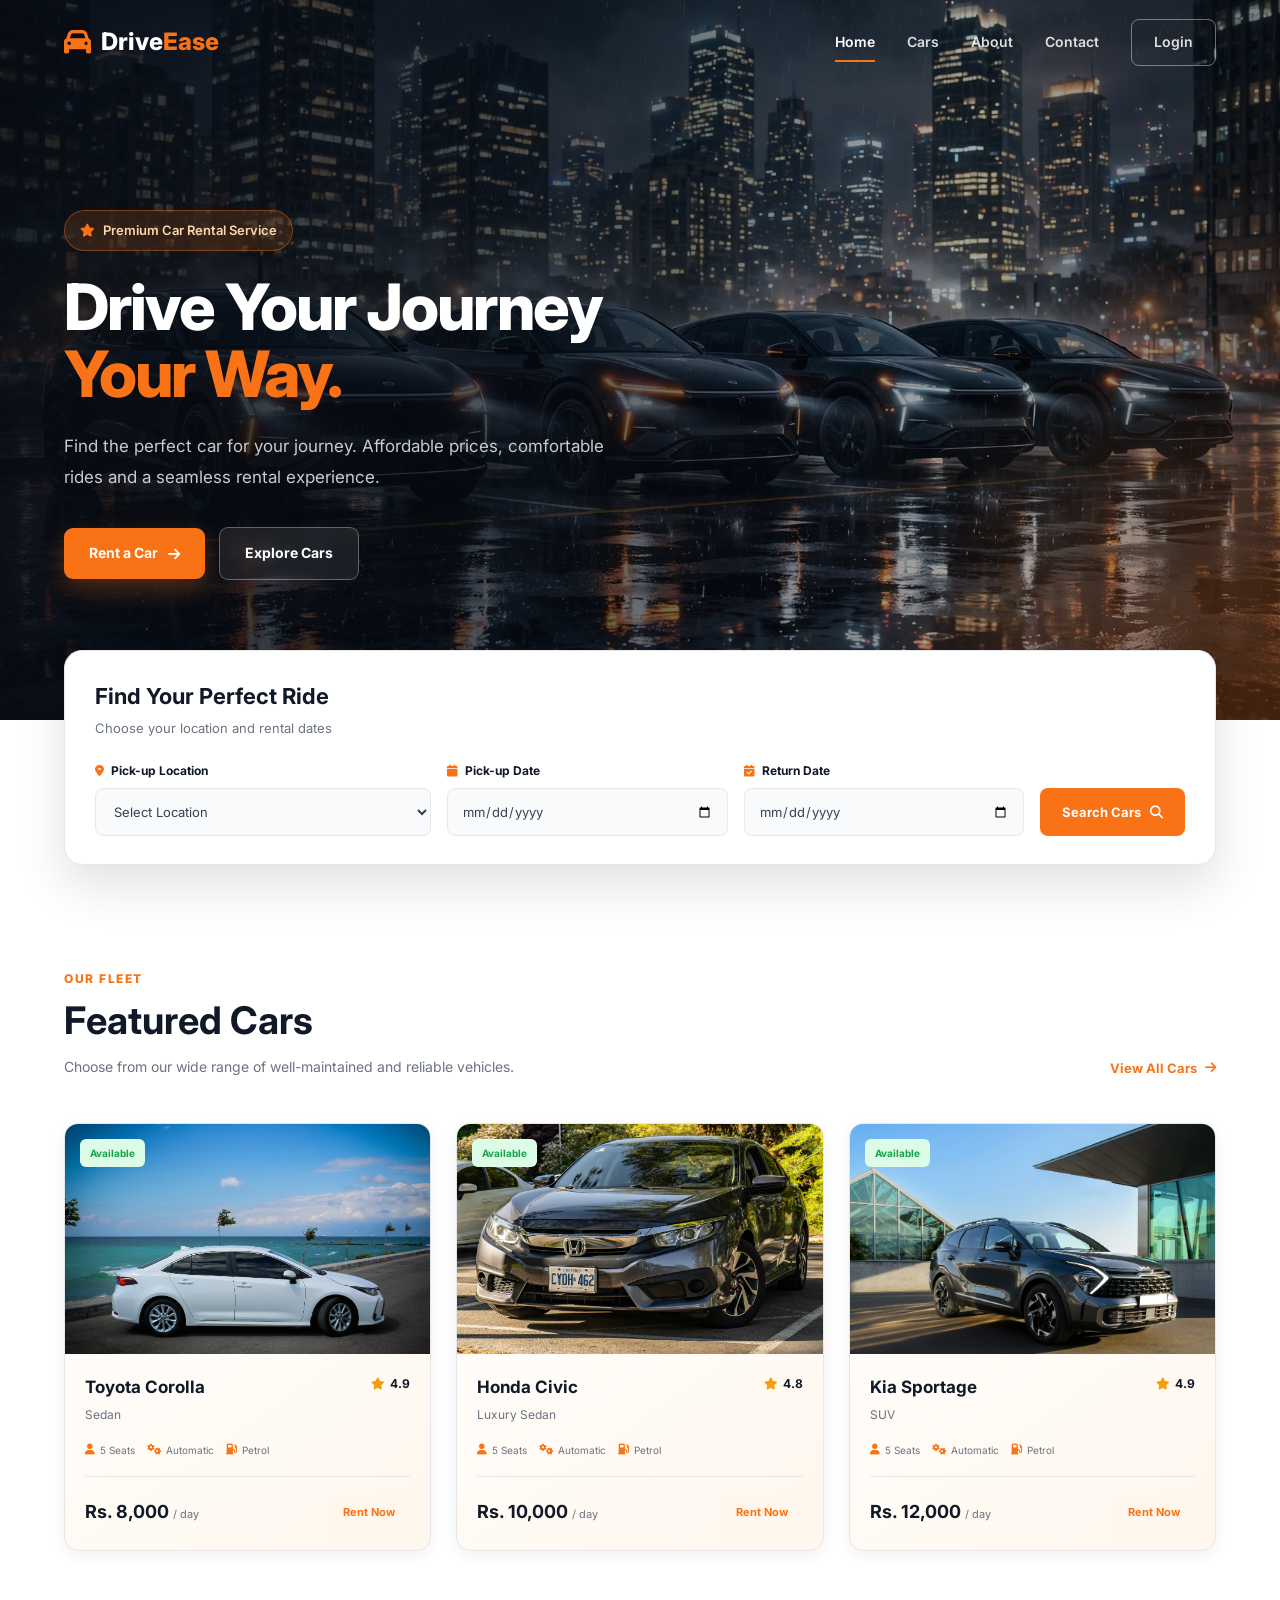
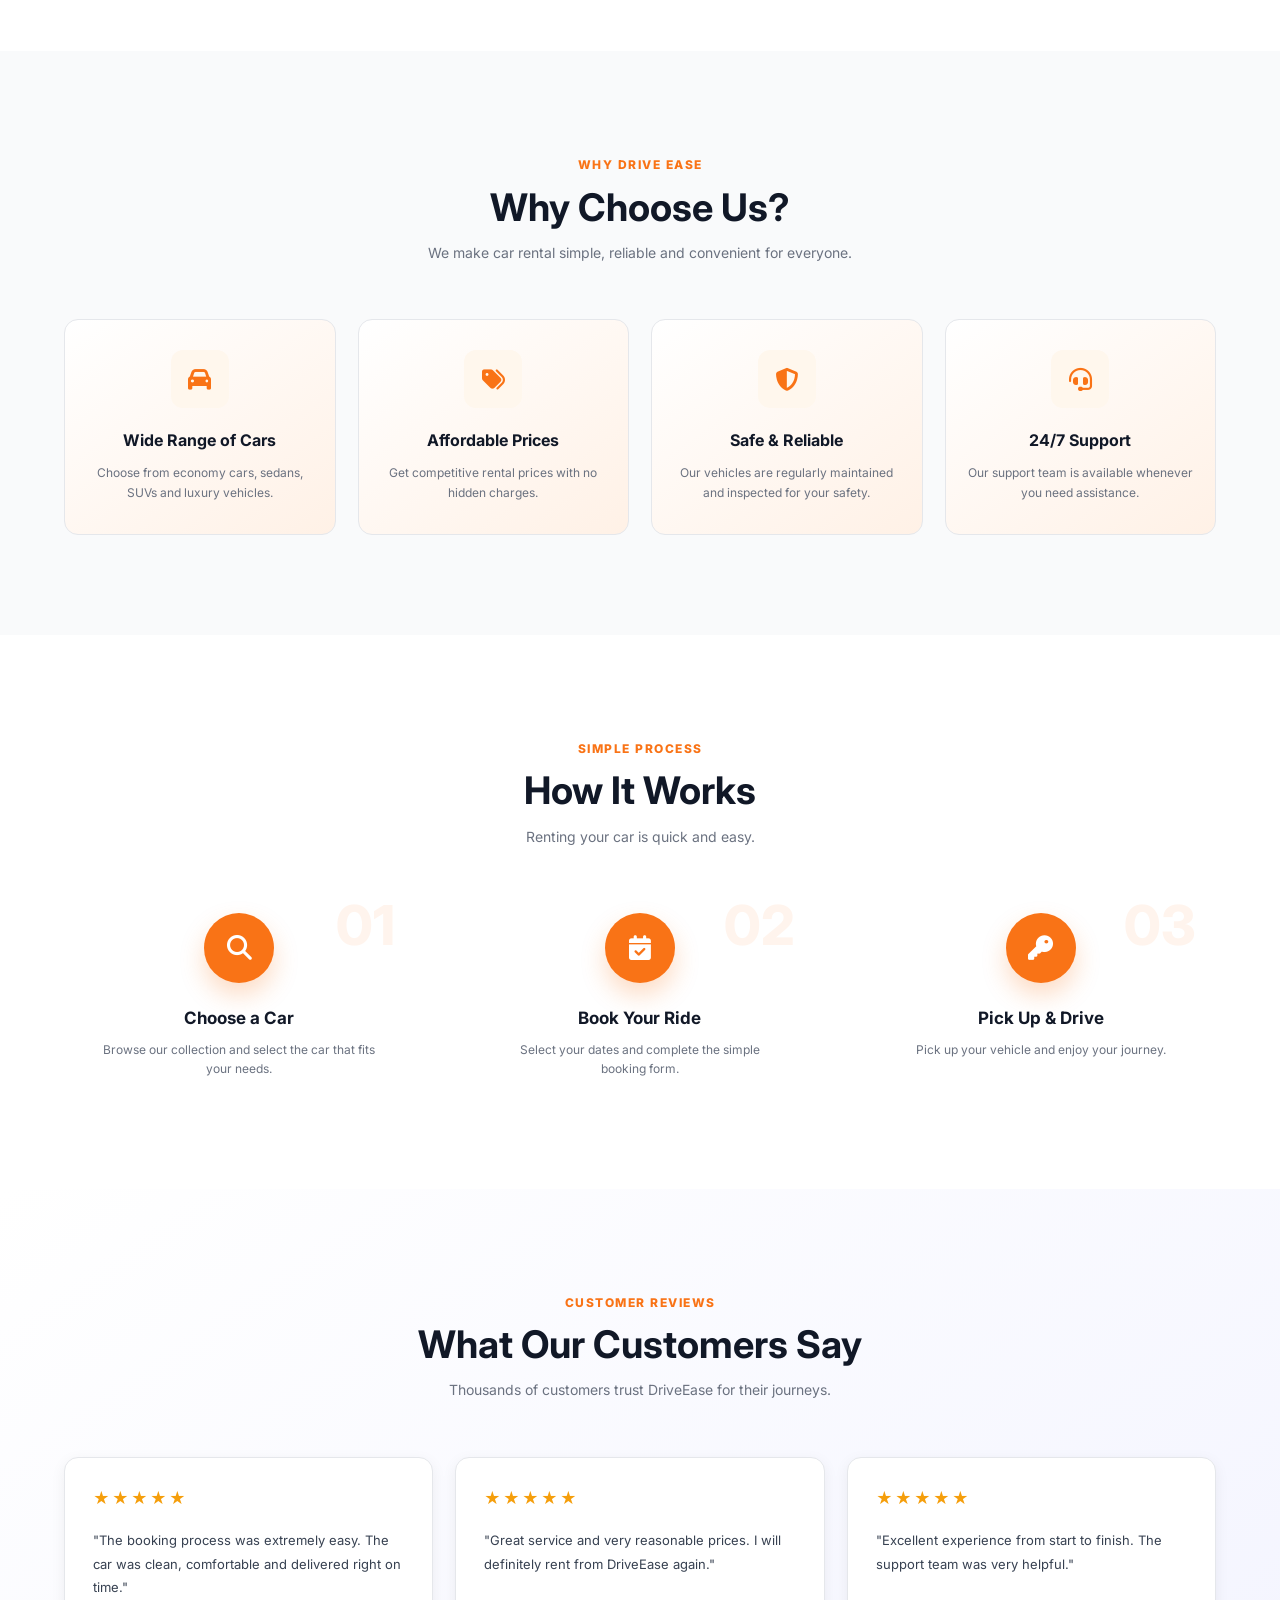
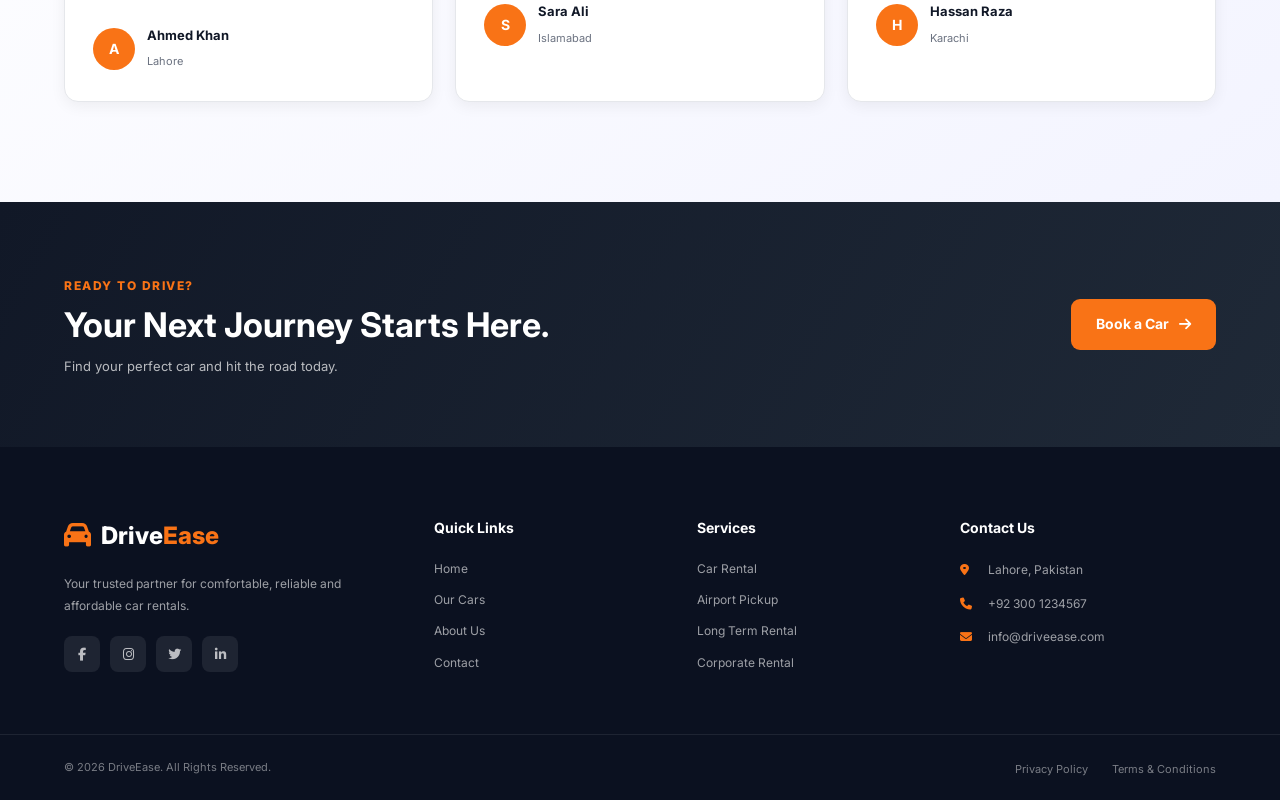
==== index.html @ 05c6b3fc "Initial CMS upload" ====
<!DOCTYPE html>
<html lang="en">
<head>
    <meta charset="UTF-8">
    <meta name="viewport" content="width=device-width, initial-scale=1.0">

    <title>DriveEase | Car Rental Management System</title>

    <!-- Google Font -->
    <link rel="preconnect" href="https://fonts.googleapis.com">
    <link rel="preconnect" href="https://fonts.gstatic.com" crossorigin>
    <link href="https://fonts.googleapis.com/css2?family=Inter:wght@400;500;600;700;800&display=swap" rel="stylesheet">

    <!-- Font Awesome -->
    <link rel="stylesheet"
          href="https://cdnjs.cloudflare.com/ajax/libs/font-awesome/6.5.2/css/all.min.css">

    <!-- CSS -->
    <link rel="stylesheet" href="css/style.css">
</head>

<body>

    <!-- ================= HEADER ================= -->
    <header class="header">

        <div class="container navbar">

            <a href="index.html" class="logo">
                <i class="fa-solid fa-car"></i>
                <span>Drive<span>Ease</span></span>
            </a>

            <nav class="nav-menu">
                <a href="index.html" class="active">Home</a>
                <a href="cars.html">Cars</a>
                <a href="about.html">About</a>
                <a href="contact.html">Contact</a>
                <a href="login.html" class="login-btn">Login</a>
            </nav>

            <button class="menu-btn">
                <i class="fa-solid fa-bars"></i>
            </button>

        </div>

    </header>


    <!-- ================= HERO / LANDING SECTION ================= -->
    <section class="hero">

        <!-- Background Image -->
        <div class="hero-background"></div>

        <!-- Dark Overlay -->
        <div class="hero-overlay"></div>


        <div class="container hero-content">

            <!-- Hero Text -->
            <div class="hero-text">

                <span class="hero-tag">
                    <i class="fa-solid fa-star"></i>
                    Premium Car Rental Service
                </span>

                <h1>
                    Drive Your Journey
                    <span>Your Way.</span>
                </h1>

                <p>
                    Find the perfect car for your journey.
                    Affordable prices, comfortable rides and
                    a seamless rental experience.
                </p>

                <div class="hero-buttons">

                    <a href="#booking" class="btn primary-btn">
                        Rent a Car
                        <i class="fa-solid fa-arrow-right"></i>
                    </a>

                    <a href="#featured-cars" class="btn secondary-btn">
                        Explore Cars
                    </a>

                </div>

            </div>


            <!-- Hero Right Side -->
            
        </div>

    </section>


    <!-- ================= BOOKING / SEARCH ================= -->
    <section class="booking-section" id="booking">
        

        <div class="container">

            <div class="booking-box">

                <div class="booking-title">
                    <h2>Find Your Perfect Ride</h2>
                    <p>Choose your location and rental dates</p>
                </div>

                <form class="booking-form">

                    <div class="form-group">

                        <label>
                            <i class="fa-solid fa-location-dot"></i>
                            Pick-up Location
                        </label>

                        <select>
                            <option>Select Location</option>
                            <option>Lahore</option>
                            <option>Islamabad</option>
                            <option>Karachi</option>
                            <option>Faisalabad</option>
                            <option>Multan</option>
                        </select>

                    </div>


                    <div class="form-group">

                        <label>
                            <i class="fa-solid fa-calendar"></i>
                            Pick-up Date
                        </label>

                        <input type="date">

                    </div>


                    <div class="form-group">

                        <label>
                            <i class="fa-solid fa-calendar-check"></i>
                            Return Date
                        </label>

                        <input type="date">

                    </div>


                    <button type="submit" class="search-btn">
                        Search Cars
                        <i class="fa-solid fa-magnifying-glass"></i>
                    </button>

                </form>

            </div>

        </div>

    </section>


    <!-- ================= FEATURED CARS ================= -->
    <section class="featured-section" id="featured-cars">
        

        <div class="container">

            <div class="section-heading">

                <div>
                    <span class="section-label">
                        OUR FLEET
                    </span>

                    <h2>Featured Cars</h2>

                    <p>
                        Choose from our wide range of well-maintained
                        and reliable vehicles.
                    </p>
                </div>

                <a href="cars.html" class="view-all">
                    View All Cars
                    <i class="fa-solid fa-arrow-right"></i>
                </a>

            </div>


            <div class="cars-grid">

                <!-- Car 1 -->
                <div class="car-card">

                    <div class="car-image">

                        <img src="img/toyota crolla.jpg"
                             alt="Toyota Corolla">

                        <span class="available">
                            Available
                        </span>

                    </div>


                    <div class="car-content">

                        <div class="car-title">

                            <div>
                                <h3>Toyota Corolla</h3>
                                <p>Sedan</p>
                            </div>

                            <div class="rating">
                                <i class="fa-solid fa-star"></i>
                                4.9
                            </div>

                        </div>


                        <div class="car-specs">

                            <span>
                                <i class="fa-solid fa-user"></i>
                                5 Seats
                            </span>

                            <span>
                                <i class="fa-solid fa-gears"></i>
                                Automatic
                            </span>

                            <span>
                                <i class="fa-solid fa-gas-pump"></i>
                                Petrol
                            </span>

                        </div>


                        <div class="car-bottom">

                            <div class="price">
                                <strong>Rs. 8,000</strong>
                                <span>/ day</span>
                            </div>

                            <a href="car-details.html" class="rent-btn">
                                Rent Now
                            </a>

                        </div>

                    </div>

                </div>


                <!-- Car 2 -->
                <div class="car-card">

                    <div class="car-image">

                        <img src="img/honda civic.jpg"
                             alt="Honda Civic">

                        <span class="available">
                            Available
                        </span>

                    </div>


                    <div class="car-content">

                        <div class="car-title">

                            <div>
                                <h3>Honda Civic</h3>
                                <p>Luxury Sedan</p>
                            </div>

                            <div class="rating">
                                <i class="fa-solid fa-star"></i>
                                4.8
                            </div>

                        </div>


                        <div class="car-specs">

                            <span>
                                <i class="fa-solid fa-user"></i>
                                5 Seats
                            </span>

                            <span>
                                <i class="fa-solid fa-gears"></i>
                                Automatic
                            </span>

                            <span>
                                <i class="fa-solid fa-gas-pump"></i>
                                Petrol
                            </span>

                        </div>


                        <div class="car-bottom">

                            <div class="price">
                                <strong>Rs. 10,000</strong>
                                <span>/ day</span>
                            </div>

                            <a href="car-details.html" class="rent-btn">
                                Rent Now
                            </a>

                        </div>

                    </div>

                </div>


                <!-- Car 3 -->
                <div class="car-card">

                    <div class="car-image">

                        <img src="img/kia sportage.jpg"
                             alt="Kia Sportage">

                        <span class="available">
                            Available
                        </span>

                    </div>


                    <div class="car-content">

                        <div class="car-title">

                            <div>
                                <h3>Kia Sportage</h3>
                                <p>SUV</p>
                            </div>

                            <div class="rating">
                                <i class="fa-solid fa-star"></i>
                                4.9
                            </div>

                        </div>


                        <div class="car-specs">

                            <span>
                                <i class="fa-solid fa-user"></i>
                                5 Seats
                            </span>

                            <span>
                                <i class="fa-solid fa-gears"></i>
                                Automatic
                            </span>

                            <span>
                                <i class="fa-solid fa-gas-pump"></i>
                                Petrol
                            </span>

                        </div>


                        <div class="car-bottom">

                            <div class="price">
                                <strong>Rs. 12,000</strong>
                                <span>/ day</span>
                            </div>

                            <a href="car-details.html" class="rent-btn">
                                Rent Now
                            </a>

                        </div>

                    </div>

                </div>

            </div>

        </div>

    </section>


    <!-- ================= WHY CHOOSE US ================= -->
    <section class="why-us">

        <div class="container">

            <div class="section-heading centered">

                <span class="section-label">
                    WHY DRIVE EASE
                </span>

                <h2>Why Choose Us?</h2>

                <p>
                    We make car rental simple, reliable and
                    convenient for everyone.
                </p>

            </div>


            <div class="features-grid">

                <div class="feature-card">

                    <div class="feature-icon">
                        <i class="fa-solid fa-car"></i>
                    </div>

                    <h3>Wide Range of Cars</h3>

                    <p>
                        Choose from economy cars, sedans,
                        SUVs and luxury vehicles.
                    </p>

                </div>


                <div class="feature-card">

                    <div class="feature-icon">
                        <i class="fa-solid fa-tags"></i>
                    </div>

                    <h3>Affordable Prices</h3>

                    <p>
                        Get competitive rental prices with
                        no hidden charges.
                    </p>

                </div>


                <div class="feature-card">

                    <div class="feature-icon">
                        <i class="fa-solid fa-shield-halved"></i>
                    </div>

                    <h3>Safe & Reliable</h3>

                    <p>
                        Our vehicles are regularly maintained
                        and inspected for your safety.
                    </p>

                </div>


                <div class="feature-card">

                    <div class="feature-icon">
                        <i class="fa-solid fa-headset"></i>
                    </div>

                    <h3>24/7 Support</h3>

                    <p>
                        Our support team is available whenever
                        you need assistance.
                    </p>

                </div>

            </div>

        </div>

    </section>


    <!-- ================= HOW IT WORKS ================= -->
    <section class="how-it-works">

        <div class="container">

            <div class="section-heading centered">

                <span class="section-label">
                    SIMPLE PROCESS
                </span>

                <h2>How It Works</h2>

                <p>
                    Renting your car is quick and easy.
                </p>

            </div>


            <div class="steps">

                <div class="step">

                    <div class="step-number">
                        01
                    </div>

                    <div class="step-icon">
                        <i class="fa-solid fa-magnifying-glass"></i>
                    </div>

                    <h3>Choose a Car</h3>

                    <p>
                        Browse our collection and select
                        the car that fits your needs.
                    </p>

                </div>


                <div class="step">

                    <div class="step-number">
                        02
                    </div>

                    <div class="step-icon">
                        <i class="fa-solid fa-calendar-check"></i>
                    </div>

                    <h3>Book Your Ride</h3>

                    <p>
                        Select your dates and complete
                        the simple booking form.
                    </p>

                </div>


                <div class="step">

                    <div class="step-number">
                        03
                    </div>

                    <div class="step-icon">
                        <i class="fa-solid fa-key"></i>
                    </div>

                    <h3>Pick Up & Drive</h3>

                    <p>
                        Pick up your vehicle and enjoy
                        your journey.
                    </p>

                </div>

            </div>

        </div>

    </section>


    <!-- ================= REVIEWS ================= -->
    <section class="reviews-section">

        <div class="container">

            <div class="section-heading centered">

                <span class="section-label">
                    CUSTOMER REVIEWS
                </span>

                <h2>What Our Customers Say</h2>

                <p>
                    Thousands of customers trust DriveEase
                    for their journeys.
                </p>

            </div>


            <div class="reviews-grid">

                <!-- Review 1 -->
                <div class="review-card">

                    <div class="stars">
                        ★★★★★
                    </div>

                    <p>
                        "The booking process was extremely easy.
                        The car was clean, comfortable and delivered
                        right on time."
                    </p>

                    <div class="customer">

                        <div class="customer-avatar">
                            A
                        </div>

                        <div>
                            <h4>Ahmed Khan</h4>
                            <span>Lahore</span>
                        </div>

                    </div>

                </div>


                <!-- Review 2 -->
                <div class="review-card">

                    <div class="stars">
                        ★★★★★
                    </div>

                    <p>
                        "Great service and very reasonable prices.
                        I will definitely rent from DriveEase again."
                    </p>

                    <div class="customer">

                        <div class="customer-avatar">
                            S
                        </div>

                        <div>
                            <h4>Sara Ali</h4>
                            <span>Islamabad</span>
                        </div>

                    </div>

                </div>


                <!-- Review 3 -->
                <div class="review-card">

                    <div class="stars">
                        ★★★★★
                    </div>

                    <p>
                        "Excellent experience from start to finish.
                        The support team was very helpful."
                    </p>

                    <div class="customer">

                        <div class="customer-avatar">
                            H
                        </div>

                        <div>
                            <h4>Hassan Raza</h4>
                            <span>Karachi</span>
                        </div>

                    </div>

                </div>

            </div>

        </div>

    </section>


    <!-- ================= CALL TO ACTION ================= -->
    <section class="cta-section">

        <div class="container">

            <div class="cta-content">

                <div>

                    <span class="section-label">
                        READY TO DRIVE?
                    </span>

                    <h2>
                        Your Next Journey Starts Here.
                    </h2>

                    <p>
                        Find your perfect car and hit the road today.
                    </p>

                </div>

                <a href="#booking" class="btn cta-btn">
                    Book a Car
                    <i class="fa-solid fa-arrow-right"></i>
                </a>

            </div>

        </div>

    </section>


    <!-- ================= FOOTER ================= -->
    <footer class="footer">

        <div class="container footer-grid">

            <!-- About -->
            <div class="footer-column">

                <a href="index.html" class="logo footer-logo">
                    <i class="fa-solid fa-car"></i>
                    <span>Drive<span>Ease</span></span>
                </a>

                <p>
                    Your trusted partner for comfortable,
                    reliable and affordable car rentals.
                </p>

                <div class="social-links">

                    <a href="#">
                        <i class="fa-brands fa-facebook-f"></i>
                    </a>

                    <a href="#">
                        <i class="fa-brands fa-instagram"></i>
                    </a>

                    <a href="#">
                        <i class="fa-brands fa-twitter"></i>
                    </a>

                    <a href="#">
                        <i class="fa-brands fa-linkedin-in"></i>
                    </a>

                </div>

            </div>


            <!-- Quick Links -->
            <div class="footer-column">

                <h3>Quick Links</h3>

                <a href="index.html">Home</a>
                <a href="cars.html">Our Cars</a>
                <a href="about.html">About Us</a>
                <a href="contact.html">Contact</a>

            </div>


            <!-- Services -->
            <div class="footer-column">

                <h3>Services</h3>

                <a href="cars.html">Car Rental</a>
                <a href="#">Airport Pickup</a>
                <a href="#">Long Term Rental</a>
                <a href="#">Corporate Rental</a>

            </div>


            <!-- Contact -->
            <div class="footer-column">

                <h3>Contact Us</h3>

                <p>
                    <i class="fa-solid fa-location-dot"></i>
                    Lahore, Pakistan
                </p>

                <p>
                    <i class="fa-solid fa-phone"></i>
                    +92 300 1234567
                </p>

                <p>
                    <i class="fa-solid fa-envelope"></i>
                    info@driveease.com
                </p>

            </div>

        </div>


        <div class="footer-bottom">

            <div class="container">

                <p>
                    © 2026 DriveEase. All Rights Reserved.
                </p>

                <div>
                    <a href="#">Privacy Policy</a>
                    <a href="#">Terms & Conditions</a>
                </div>

            </div>

        </div>

    </footer>


    <!-- JavaScript -->
    <script src="js/main.js"></script>

</body>
</html>
---- css/style.css ----
/* =========================================================
   DRIVE EASE - CAR RENTAL WEBSITE
   COMPLETE STYLE SHEET
   ========================================================= */


/* =========================
   GOOGLE FONT
   ========================= */

* {
    margin: 0;
    padding: 0;
    box-sizing: border-box;
}

html {
    scroll-behavior: smooth;
}

body {
    font-family: "Inter", sans-serif;
    color: #1f2937;
    background: #ffffff;
    line-height: 1.6;
}

a {
    text-decoration: none;
    color: inherit;
}

button,
input,
select {
    font-family: inherit;
}

img {
    max-width: 100%;
    display: block;
}


/* =========================
   VARIABLES
   ========================= */

:root {
    --primary: #f97316;
    --primary-dark: #ea580c;
    --primary-light: #fff7ed;

    --dark: #111827;
    --dark-2: #1f2937;

    --text: #374151;
    --text-light: #6b7280;

    --white: #ffffff;
    --light: #f9fafb;
    --light-2: #f3f4f6;

    --border: #e5e7eb;

    --success: #16a34a;

    --shadow-sm: 0 4px 15px rgba(0, 0, 0, 0.06);
    --shadow: 0 10px 30px rgba(0, 0, 0, 0.08);
    --shadow-lg: 0 20px 50px rgba(0, 0, 0, 0.12);

    --radius: 14px;
}


/* =========================
   CONTAINER
   ========================= */

.container {
    width: 90%;
    max-width: 1200px;
    margin: 0 auto;
}


/* =========================
   HEADER
   ========================= */

.header {
    position: absolute;
    top: 0;
    left: 0;
    width: 100%;
    z-index: 100;
    background: transparent;
}

.navbar {
    height: 85px;

    display: flex;
    align-items: center;
    justify-content: space-between;
}


/* Logo */

.logo {
    display: flex;
    align-items: center;
    gap: 10px;

    font-size: 24px;
    font-weight: 800;
    color: var(--white);
}

.logo i {
    color: var(--primary);
    font-size: 27px;
}

.logo span span {
    color: var(--primary);
}


/* Navigation */

.nav-menu {
    display: flex;
    align-items: center;
    gap: 32px;
}

.nav-menu a {
    position: relative;

    color: rgba(255, 255, 255, 0.85);

    font-size: 14px;
    font-weight: 600;

    transition: 0.3s ease;
}

.nav-menu a:hover,
.nav-menu a.active {
    color: var(--white);
}

.nav-menu a.active::after {
    content: "";

    position: absolute;

    left: 0;
    bottom: -8px;

    width: 100%;
    height: 2px;

    background: var(--primary);
}


/* Login Button */

.login-btn {
    padding: 11px 22px;

    border: 1px solid rgba(255, 255, 255, 0.4);

    border-radius: 8px;

    transition: 0.3s ease;
}

.login-btn:hover {
    background: var(--primary);
    border-color: var(--primary);
}


/* Mobile Menu Button */

.menu-btn {
    display: none;

    width: 42px;
    height: 42px;

    border: none;
    border-radius: 8px;

    background: rgba(255, 255, 255, 0.1);

    color: var(--white);

    font-size: 20px;

    cursor: pointer;
}


/* =========================================================
   HERO / LANDING SECTION
   ========================================================= */

.hero {
    position: relative;

    min-height: 720px;

    display: flex;
    align-items: center;

    overflow: hidden;

    color: var(--white);

    background: #111827;
}


/* =========================
   HERO BACKGROUND IMAGE
   ========================= */

.hero-background {
    position: absolute;

    inset: 0;

    width: 100%;
    height: 100%;

    background-image: url("../img/back.jpg");

    background-size: cover;
    background-position: center center;
    background-repeat: no-repeat;

    transform: scale(1.03);

    z-index: 1;
}


/* Dark overlay */

.hero-overlay {
    position: absolute;

    inset: 0;

    background:
        linear-gradient(
            90deg,
            rgba(7, 12, 20, 0.90) 0%,
            rgba(7, 12, 20, 0.70) 40%,
            rgba(7, 12, 20, 0.35) 75%,
            rgba(7, 12, 20, 0.55) 100%
        );

    z-index: 2;
}


/* Additional orange glow */

.hero::after {
    content: "";

    position: absolute;

    width: 500px;
    height: 500px;

    right: -180px;
    bottom: -250px;

    background: rgba(249, 115, 22, 0.25);

    border-radius: 50%;

    filter: blur(100px);

    z-index: 3;
}


/* Hero content */

.hero-content {
    position: relative;

    z-index: 10;

    min-height: 720px;

    display: grid;

    grid-template-columns: 1fr 1fr;

    align-items: center;

    gap: 60px;

    padding-top: 70px;
}


/* =========================
   HERO TEXT
   ========================= */

.hero-text {
    max-width: 600px;

    position: relative;
    z-index: 10;
}


/* Hero tag */

.hero-tag {
    display: inline-flex;

    align-items: center;

    gap: 8px;

    padding: 9px 15px;

    margin-bottom: 22px;

    border-radius: 50px;

    background: rgba(249, 115, 22, 0.15);

    border: 1px solid rgba(249, 115, 22, 0.4);

    color: #fed7aa;

    font-size: 13px;

    font-weight: 600;
}

.hero-tag i {
    color: var(--primary);
}


/* Hero heading */

.hero-text h1 {
    font-size: clamp(44px, 5vw, 70px);

    line-height: 1.05;

    font-weight: 800;

    letter-spacing: -2px;

    margin-bottom: 24px;
}

.hero-text h1 span {
    display: block;

    color: var(--primary);
}


/* Hero paragraph */

.hero-text > p {
    max-width: 540px;

    color: rgba(255, 255, 255, 0.78);

    font-size: 17px;

    line-height: 1.8;

    margin-bottom: 35px;
}


/* =========================
   HERO BUTTONS
   ========================= */

.hero-buttons {
    display: flex;

    align-items: center;

    gap: 14px;

    flex-wrap: wrap;
}

.btn {
    display: inline-flex;

    align-items: center;
    justify-content: center;

    gap: 10px;

    padding: 14px 25px;

    border-radius: 9px;

    font-size: 14px;

    font-weight: 700;

    transition: all 0.3s ease;
}


/* Primary button */

.primary-btn {
    background: var(--primary);

    color: var(--white);

    box-shadow: 0 10px 25px rgba(249, 115, 22, 0.3);
}

.primary-btn:hover {
    background: var(--primary-dark);

    transform: translateY(-2px);

    box-shadow: 0 15px 30px rgba(249, 115, 22, 0.4);
}


/* Secondary button */

.secondary-btn {
    background: rgba(255, 255, 255, 0.08);

    border: 1px solid rgba(255, 255, 255, 0.3);

    color: var(--white);

    backdrop-filter: blur(5px);
}

.secondary-btn:hover {
    background: rgba(255, 255, 255, 0.15);

    transform: translateY(-2px);
}


/* =========================
   HERO RIGHT SIDE
   ========================= */

.hero-image {
    position: relative;

    height: 500px;

    display: flex;

    align-items: center;

    justify-content: center;

    z-index: 5;
}


/* Card */

.hero-car-card {
    position: relative;

    width: 100%;
    height: 460px;

    border-radius: 24px;

    overflow: hidden;

    background: rgba(255, 255, 255, 0.04);

    border: 1px solid rgba(255, 255, 255, 0.12);

    box-shadow:
        0 30px 80px rgba(0, 0, 0, 0.35),
        inset 0 0 60px rgba(255, 255, 255, 0.03);

    backdrop-filter: blur(3px);
}


/* Decorative orange glow */

.hero-car-card::before {
    content: "";

    position: absolute;

    width: 350px;
    height: 350px;

    left: 50%;
    top: 50%;

    transform: translate(-50%, -50%);

    background: rgba(249, 115, 22, 0.20);

    border-radius: 50%;

    filter: blur(70px);

    z-index: 2;
}


/* Bottom shadow */

.hero-car-card::after {
    content: "";

    position: absolute;

    left: 10%;
    right: 10%;
    bottom: 45px;

    height: 50px;

    background: rgba(0, 0, 0, 0.45);

    border-radius: 50%;

    filter: blur(25px);

    z-index: 2;
}


/* =========================
   FLOATING INFO CARD
   ========================= */

.car-floating-info {
    position: absolute;

    left: 25px;
    bottom: 25px;

    z-index: 10;

    display: flex;

    align-items: center;

    gap: 12px;

    padding: 13px 18px;

    min-width: 230px;

    background: rgba(255, 255, 255, 0.96);

    color: var(--dark);

    border-radius: 12px;

    box-shadow: 0 15px 40px rgba(0, 0, 0, 0.25);

    backdrop-filter: blur(10px);
}


/* Floating icon */

.car-icon {
    width: 42px;
    height: 42px;

    display: flex;

    align-items: center;
    justify-content: center;

    flex-shrink: 0;

    border-radius: 10px;

    background: var(--primary);

    color: var(--white);

    font-size: 18px;
}

.car-floating-info strong {
    display: block;

    font-size: 14px;

    margin-bottom: 2px;
}

.car-floating-info p {
    color: var(--text-light);

    font-size: 11px;
}


/* =========================================================
   BOOKING SECTION
   ========================================================= */

.booking-section {
    position: relative;

    margin-top: -70px;

    z-index: 20;
}

.booking-box {
    background: var(--white);

    border-radius: 18px;

    padding: 28px 30px;

    box-shadow: var(--shadow-lg);

    border: 1px solid var(--border);
}


/* Booking title */

.booking-title {
    margin-bottom: 22px;
}

.booking-title h2 {
    color: var(--dark);

    font-size: 22px;

    margin-bottom: 4px;
}

.booking-title p {
    color: var(--text-light);

    font-size: 13px;
}


/* Booking form */

.booking-form {
    display: grid;

    grid-template-columns: 1.2fr 1fr 1fr auto;

    gap: 16px;

    align-items: end;
}


/* Form group */

.form-group {
    display: flex;

    flex-direction: column;

    gap: 8px;
}

.form-group label {
    display: flex;

    align-items: center;

    gap: 7px;

    color: var(--dark);

    font-size: 12px;

    font-weight: 700;
}

.form-group label i {
    color: var(--primary);
}


/* Inputs */

.form-group select,
.form-group input {
    width: 100%;

    height: 48px;

    padding: 0 14px;

    border: 1px solid var(--border);

    border-radius: 8px;

    background: var(--light);

    color: var(--text);

    outline: none;

    font-size: 13px;

    transition: 0.3s ease;
}

.form-group select:focus,
.form-group input:focus {
    border-color: var(--primary);

    background: var(--white);

    box-shadow: 0 0 0 3px rgba(249, 115, 22, 0.1);
}


/* Search button */

.search-btn {
    height: 48px;

    padding: 0 22px;

    display: flex;

    align-items: center;
    justify-content: center;

    gap: 9px;

    border: none;

    border-radius: 8px;

    background: var(--primary);

    color: var(--white);

    font-size: 13px;

    font-weight: 700;

    cursor: pointer;

    transition: 0.3s ease;
}

.search-btn:hover {
    background: var(--primary-dark);

    transform: translateY(-2px);
}


/* =========================================================
   GENERAL SECTION
   ========================================================= */

.featured-section,
.why-us,
.how-it-works,
.reviews-section {
    padding: 100px 0;
}

.section-heading {
    display: flex;

    align-items: flex-end;
    justify-content: space-between;

    gap: 30px;

    margin-bottom: 45px;
}

.section-heading.centered {
    display: block;

    text-align: center;

    max-width: 650px;

    margin-left: auto;
    margin-right: auto;

    margin-bottom: 55px;
}


.section-label {
    display: inline-block;

    margin-bottom: 10px;

    color: var(--primary);

    font-size: 12px;

    font-weight: 800;

    letter-spacing: 1.5px;
}

.section-heading h2 {
    color: var(--dark);

    font-size: 38px;

    line-height: 1.2;

    margin-bottom: 12px;
}

.section-heading p {
    color: var(--text-light);

    font-size: 14px;

    max-width: 550px;
}

.section-heading.centered p {
    margin: 0 auto;
}


/* View all */

.view-all {
    display: inline-flex;

    align-items: center;

    gap: 8px;

    color: var(--primary);

    font-size: 13px;

    font-weight: 700;

    white-space: nowrap;
}

.view-all:hover {
    color: var(--primary-dark);
}


/* =========================================================
   FEATURED CARS
   ========================================================= */

.featured-section {
    background: var(--white);
}

.cars-grid {
    display: grid;

    grid-template-columns: repeat(3, 1fr);

    gap: 25px;
}


/* Car card */

.car-card {
    background: linear-gradient(145deg, #ffffff, #fff7ed);

    border: 1px solid var(--border);

    border-radius: var(--radius);

    overflow: hidden;

    box-shadow: var(--shadow-sm);

    transition: all 0.3s ease;
}

.car-card:hover {
    transform: translateY(-7px);

    box-shadow: var(--shadow-lg);
}


/* Car image */

.car-image {
    position: relative;

    height: 230px;

    background: var(--light-2);

    overflow: hidden;
}

.car-image img {
    width: 100%;
    height: 100%;

    object-fit: cover;

    transition: transform 0.5s ease;
}

.car-card:hover .car-image img {
    transform: scale(1.06);
}


/* Available badge */

.available {
    position: absolute;

    top: 15px;
    left: 15px;

    padding: 6px 10px;

    background: #dcfce7;

    color: var(--success);

    border-radius: 6px;

    font-size: 10px;

    font-weight: 700;
}


/* Car content */

.car-content {
    padding: 20px;
}


/* Car title */

.car-title {
    display: flex;

    align-items: flex-start;

    justify-content: space-between;

    gap: 15px;

    margin-bottom: 18px;
}

.car-title h3 {
    color: var(--dark);

    font-size: 17px;

    margin-bottom: 3px;
}

.car-title p {
    color: var(--text-light);

    font-size: 12px;
}


/* Rating */

.rating {
    display: flex;

    align-items: center;

    gap: 5px;

    color: var(--dark);

    font-size: 12px;

    font-weight: 700;
}

.rating i {
    color: #f59e0b;
}


/* Specs */

.car-specs {
    display: flex;

    align-items: center;

    gap: 12px;

    padding-bottom: 18px;

    border-bottom: 1px solid var(--border);
}

.car-specs span {
    display: flex;

    align-items: center;

    gap: 5px;

    color: var(--text-light);

    font-size: 10px;
}

.car-specs i {
    color: var(--primary);

    font-size: 11px;
}


/* Bottom */

.car-bottom {
    display: flex;

    align-items: center;

    justify-content: space-between;

    gap: 10px;

    padding-top: 18px;
}

.price strong {
    color: var(--dark);

    font-size: 18px;
}

.price span {
    color: var(--text-light);

    font-size: 11px;
}


/* Rent button */

.rent-btn {
    padding: 9px 15px;

    border-radius: 7px;

    background: var(--primary-light);

    color: var(--primary);

    font-size: 11px;

    font-weight: 700;

    transition: 0.3s ease;
}

.rent-btn:hover {
    background: var(--primary);

    color: var(--white);
}


/* =========================================================
   WHY CHOOSE US
   ========================================================= */

.why-us {
    background: var(--light);
}

.features-grid {
    display: grid;

    grid-template-columns: repeat(4, 1fr);

    gap: 22px;
}

.feature-card {
    padding: 30px 22px;

    background: linear-gradient(145deg, #ffffff, #fff1e6);

    border: 1px solid var(--border);

    border-radius: var(--radius);

    text-align: center;

    transition: 0.3s ease;
}

.feature-card:hover {
    transform: translateY(-5px);

    box-shadow: var(--shadow);
}

.feature-icon {
    width: 58px;
    height: 58px;

    display: flex;

    align-items: center;
    justify-content: center;

    margin: 0 auto 20px;

    border-radius: 12px;

    background: var(--primary-light);

    color: var(--primary);

    font-size: 23px;
}

.feature-card h3 {
    color: var(--dark);

    font-size: 16px;

    margin-bottom: 9px;
}

.feature-card p {
    color: var(--text-light);

    font-size: 12px;

    line-height: 1.7;
}


/* =========================================================
   HOW IT WORKS
   ========================================================= */

.how-it-works {
    background: var(--white);
}

.steps {
    display: grid;

    grid-template-columns: repeat(3, 1fr);

    gap: 50px;

    position: relative;
}

.step {
    position: relative;

    text-align: center;

    padding: 10px;
}


/* Step number */

.step-number {
    position: absolute;

    top: -5px;
    right: 20px;

    color: rgba(249, 115, 22, 0.08);

    font-size: 55px;

    font-weight: 800;

    line-height: 1;
}


/* Step icon */

.step-icon {
    position: relative;

    width: 70px;
    height: 70px;

    display: flex;

    align-items: center;
    justify-content: center;

    margin: 0 auto 22px;

    border-radius: 50%;

    background: var(--primary);

    color: var(--white);

    font-size: 25px;

    box-shadow: 0 12px 25px rgba(249, 115, 22, 0.25);
}

.step h3 {
    color: var(--dark);

    font-size: 17px;

    margin-bottom: 8px;
}

.step p {
    max-width: 280px;

    margin: 0 auto;

    color: var(--text-light);

    font-size: 12px;
}


/* =========================================================
   REVIEWS
   ========================================================= */

.reviews-section {
    background: linear-gradient(145deg, #ffffff, #f3f4ff);
}

.reviews-grid {
    display: grid;

    grid-template-columns: repeat(3, 1fr);

    gap: 22px;
}

.review-card {
    padding: 28px;

    background: var(--white);

    border: 1px solid var(--border);

    border-radius: var(--radius);

    box-shadow: var(--shadow-sm);
}

.stars {
    color: #f59e0b;

    font-size: 16px;

    letter-spacing: 2px;

    margin-bottom: 18px;
}

.review-card > p {
    color: var(--text);

    font-size: 13px;

    line-height: 1.8;

    margin-bottom: 25px;
}


/* Customer */

.customer {
    display: flex;

    align-items: center;

    gap: 12px;
}

.customer-avatar {
    width: 42px;
    height: 42px;

    display: flex;

    align-items: center;
    justify-content: center;

    border-radius: 50%;

    background: var(--primary);

    color: var(--white);

    font-weight: 700;

    font-size: 14px;
}

.customer h4 {
    color: var(--dark);

    font-size: 13px;

    margin-bottom: 2px;
}

.customer span {
    color: var(--text-light);

    font-size: 11px;
}


/* =========================================================
   CALL TO ACTION
   ========================================================= */

.cta-section {
    padding: 70px 0;

    background:
        linear-gradient(
            120deg,
            #111827,
            #1f2937
        );

    color: var(--white);
}

.cta-content {
    display: flex;

    align-items: center;

    justify-content: space-between;

    gap: 30px;
}

.cta-content .section-label {
    color: var(--primary);
}

.cta-content h2 {
    max-width: 600px;

    font-size: 34px;

    line-height: 1.2;

    margin-bottom: 10px;
}

.cta-content p {
    color: rgba(255, 255, 255, 0.7);

    font-size: 13px;
}


/* CTA button */

.cta-btn {
    flex-shrink: 0;

    background: var(--primary);

    color: var(--white);

    padding: 14px 25px;
}

.cta-btn:hover {
    background: var(--primary-dark);

    transform: translateY(-2px);
}


/* =========================================================
   FOOTER
   ========================================================= */

.footer {
    background: #0b1120;

    color: var(--white);

    padding-top: 70px;
}


/* Footer grid */

.footer-grid {
    display: grid;

    grid-template-columns: 1.5fr 1fr 1fr 1.2fr;

    gap: 50px;

    padding-bottom: 50px;
}


/* Footer logo */

.footer-logo {
    margin-bottom: 18px;
}

.footer-column > p {
    max-width: 280px;

    color: rgba(255, 255, 255, 0.6);

    font-size: 12px;

    line-height: 1.8;
}


/* Footer headings */

.footer-column h3 {
    font-size: 14px;

    margin-bottom: 20px;
}


/* Footer links */

.footer-column > a:not(.logo) {
    display: block;

    color: rgba(255, 255, 255, 0.6);

    font-size: 12px;

    margin-bottom: 12px;

    transition: 0.3s ease;
}

.footer-column > a:not(.logo):hover {
    color: var(--primary);

    padding-left: 4px;
}


/* Contact paragraphs */

.footer-column > p {
    margin-bottom: 12px;
}

.footer-column > p i {
    width: 20px;

    color: var(--primary);

    margin-right: 5px;
}


/* Social links */

.social-links {
    display: flex;

    gap: 10px;

    margin-top: 20px;
}

.social-links a {
    width: 36px;
    height: 36px;

    display: flex;

    align-items: center;
    justify-content: center;

    border-radius: 8px;

    background: rgba(255, 255, 255, 0.08);

    color: rgba(255, 255, 255, 0.7);

    font-size: 13px;

    transition: 0.3s ease;
}

.social-links a:hover {
    background: var(--primary);

    color: var(--white);

    transform: translateY(-3px);
}


/* Footer bottom */

.footer-bottom {
    border-top: 1px solid rgba(255, 255, 255, 0.08);

    padding: 20px 0;
}

.footer-bottom .container {
    display: flex;

    align-items: center;

    justify-content: space-between;

    gap: 20px;
}

.footer-bottom p {
    color: rgba(255, 255, 255, 0.45);

    font-size: 11px;
}

.footer-bottom a {
    color: rgba(255, 255, 255, 0.45);

    font-size: 11px;

    margin-left: 20px;

    transition: 0.3s ease;
}

.footer-bottom a:hover {
    color: var(--primary);
}


/* =========================================================
   TABLET
   ========================================================= */

@media (max-width: 992px) {

    .nav-menu {
        gap: 20px;
    }

    .hero-content {
        grid-template-columns: 1fr;

        text-align: center;

        padding-top: 120px;

        gap: 35px;
    }

    .hero-text {
        max-width: 700px;

        margin: 0 auto;
    }

    .hero-text > p {
        margin-left: auto;
        margin-right: auto;
    }

    .hero-buttons {
        justify-content: center;
    }

    .hero-image {
        height: 380px;

        max-width: 650px;

        width: 100%;

        margin: 0 auto;
    }

    .hero-car-card {
        height: 350px;
    }

    .booking-form {
        grid-template-columns: repeat(2, 1fr);
    }

    .search-btn {
        width: 100%;
    }

    .cars-grid {
        grid-template-columns: repeat(2, 1fr);
    }

    .features-grid {
        grid-template-columns: repeat(2, 1fr);
    }

    .footer-grid {
        grid-template-columns: repeat(2, 1fr);
    }

}


/* =========================================================
   MOBILE
   ========================================================= */

@media (max-width: 768px) {

    .container {
        width: 92%;
    }


    /* Header */

    .navbar {
        height: 75px;
    }

    .nav-menu {
        display: none;
    }

    .menu-btn {
        display: flex;

        align-items: center;
        justify-content: center;
    }


    /* Hero */

    .hero {
        min-height: 850px;
    }

    .hero-content {
        min-height: 850px;

        padding-top: 100px;

        grid-template-columns: 1fr;
    }

    .hero-text h1 {
        font-size: 43px;

        letter-spacing: -1.5px;
    }

    .hero-text > p {
        font-size: 14px;
    }

    .hero-image {
        height: 320px;
    }

    .hero-car-card {
        height: 300px;

        border-radius: 18px;
    }

    .car-floating-info {
        left: 15px;
        bottom: 15px;

        min-width: auto;

        padding: 10px 13px;
    }


    /* Booking */

    .booking-section {
        margin-top: -40px;
    }

    .booking-box {
        padding: 22px;
    }

    .booking-form {
        grid-template-columns: 1fr;
    }


    /* Sections */

    .featured-section,
    .why-us,
    .how-it-works,
    .reviews-section {
        padding: 75px 0;
    }

    .section-heading {
        flex-direction: column;

        align-items: flex-start;

        margin-bottom: 35px;
    }

    .section-heading.centered {
        align-items: center;
    }

    .section-heading h2 {
        font-size: 30px;
    }


    /* Cars */

    .cars-grid {
        grid-template-columns: 1fr;
    }


    /* Features */

    .features-grid {
        grid-template-columns: 1fr 1fr;
    }


    /* Steps */

    .steps {
        grid-template-columns: 1fr;

        gap: 40px;
    }


    /* Reviews */

    .reviews-grid {
        grid-template-columns: 1fr;
    }


    /* CTA */

    .cta-content {
        flex-direction: column;

        align-items: flex-start;
    }

    .cta-content h2 {
        font-size: 28px;
    }


    /* Footer */

    .footer-grid {
        grid-template-columns: 1fr 1fr;

        gap: 35px;
    }

    .footer-bottom .container {
        flex-direction: column;

        text-align: center;
    }

}


/* =========================================================
   SMALL MOBILE
   ========================================================= */

@media (max-width: 480px) {

    .logo {
        font-size: 21px;
    }

    .logo i {
        font-size: 23px;
    }


    .hero {
        min-height: 800px;
    }

    .hero-content {
        min-height: 800px;

        padding-top: 95px;
    }

    .hero-text h1 {
        font-size: 36px;
    }

    .hero-text > p {
        font-size: 13px;

        line-height: 1.7;
    }

    .hero-buttons {
        flex-direction: column;

        width: 100%;
    }

    .hero-buttons .btn {
        width: 100%;
    }

    .hero-image {
        height: 270px;
    }

    .hero-car-card {
        height: 255px;
    }

    .car-floating-info {
        transform: scale(0.9);

        transform-origin: left bottom;
    }


    /* Booking */

    .booking-box {
        padding: 18px;
    }

    .booking-title h2 {
        font-size: 19px;
    }


    /* Features */

    .features-grid {
        grid-template-columns: 1fr;
    }


    /* Footer */

    .footer-grid {
        grid-template-columns: 1fr;
    }

    .footer-bottom a {
        margin-left: 8px;
        margin-right: 8px;
    }

}
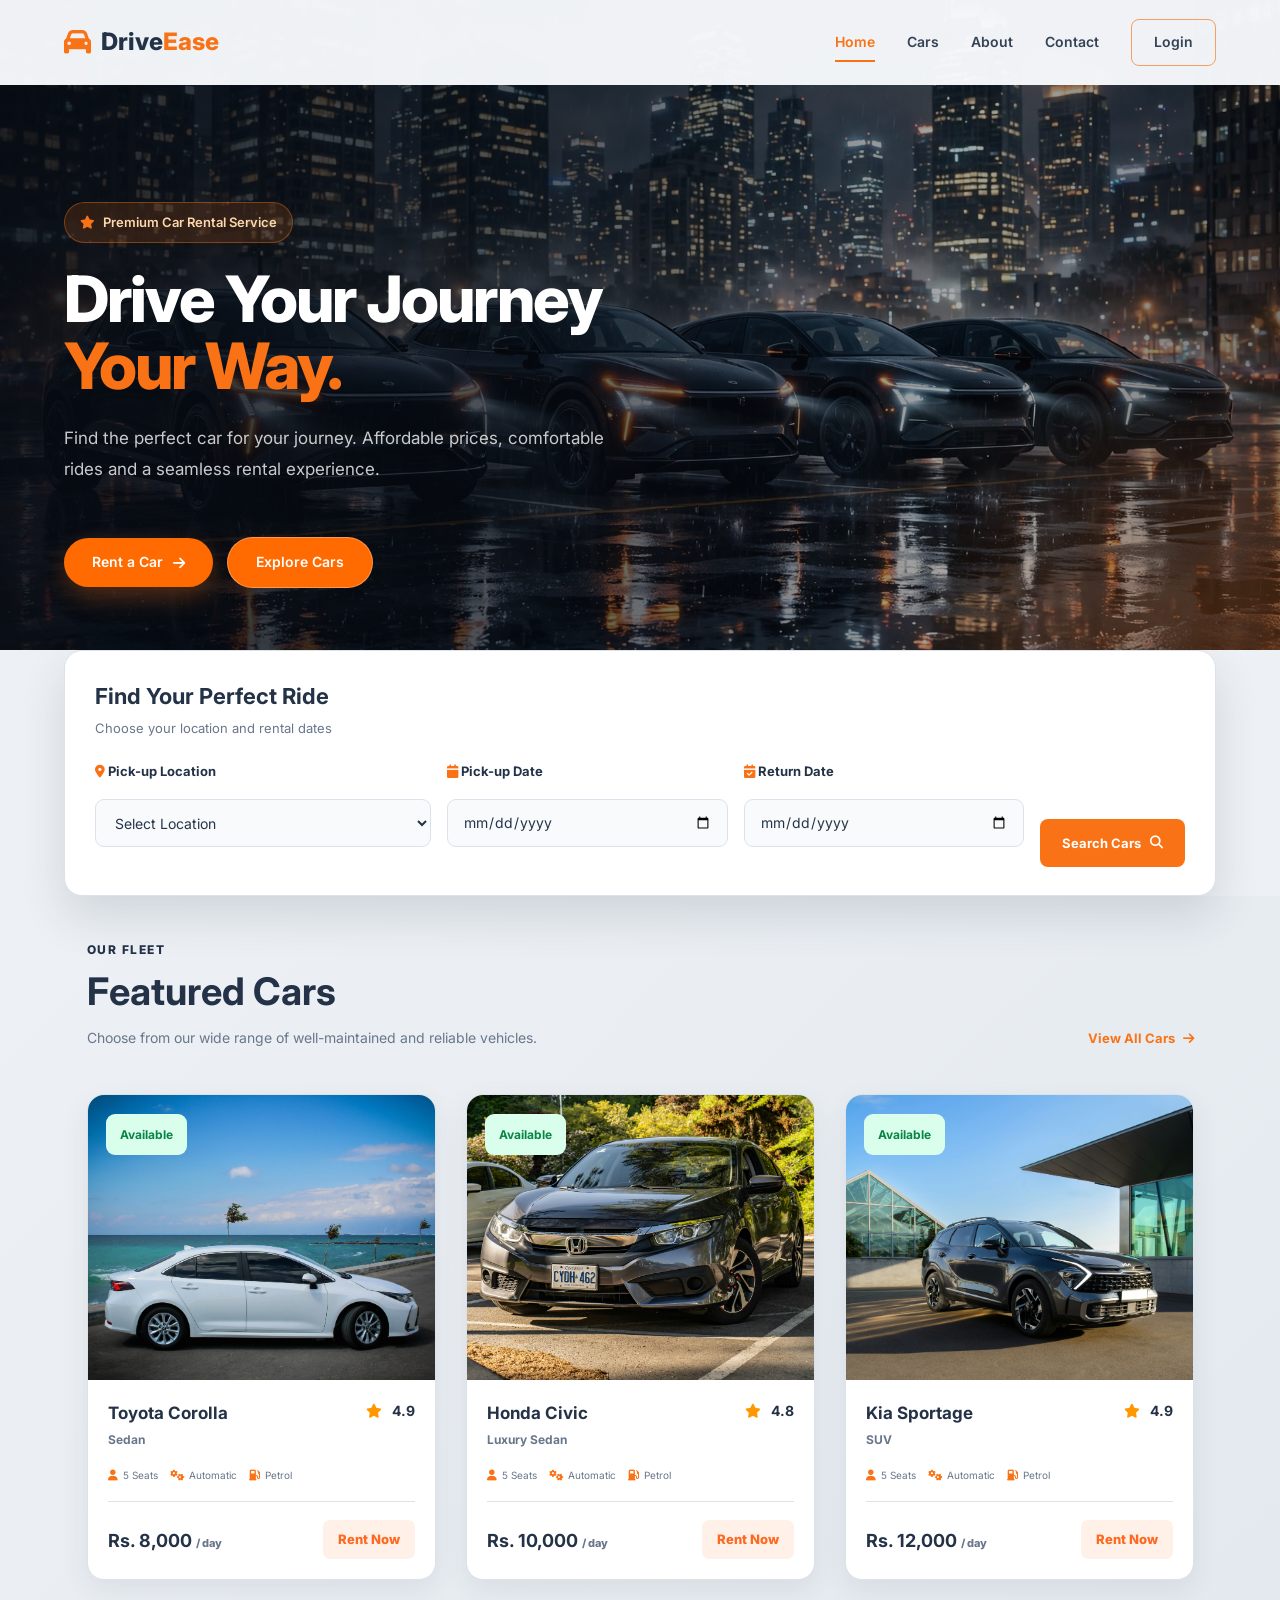
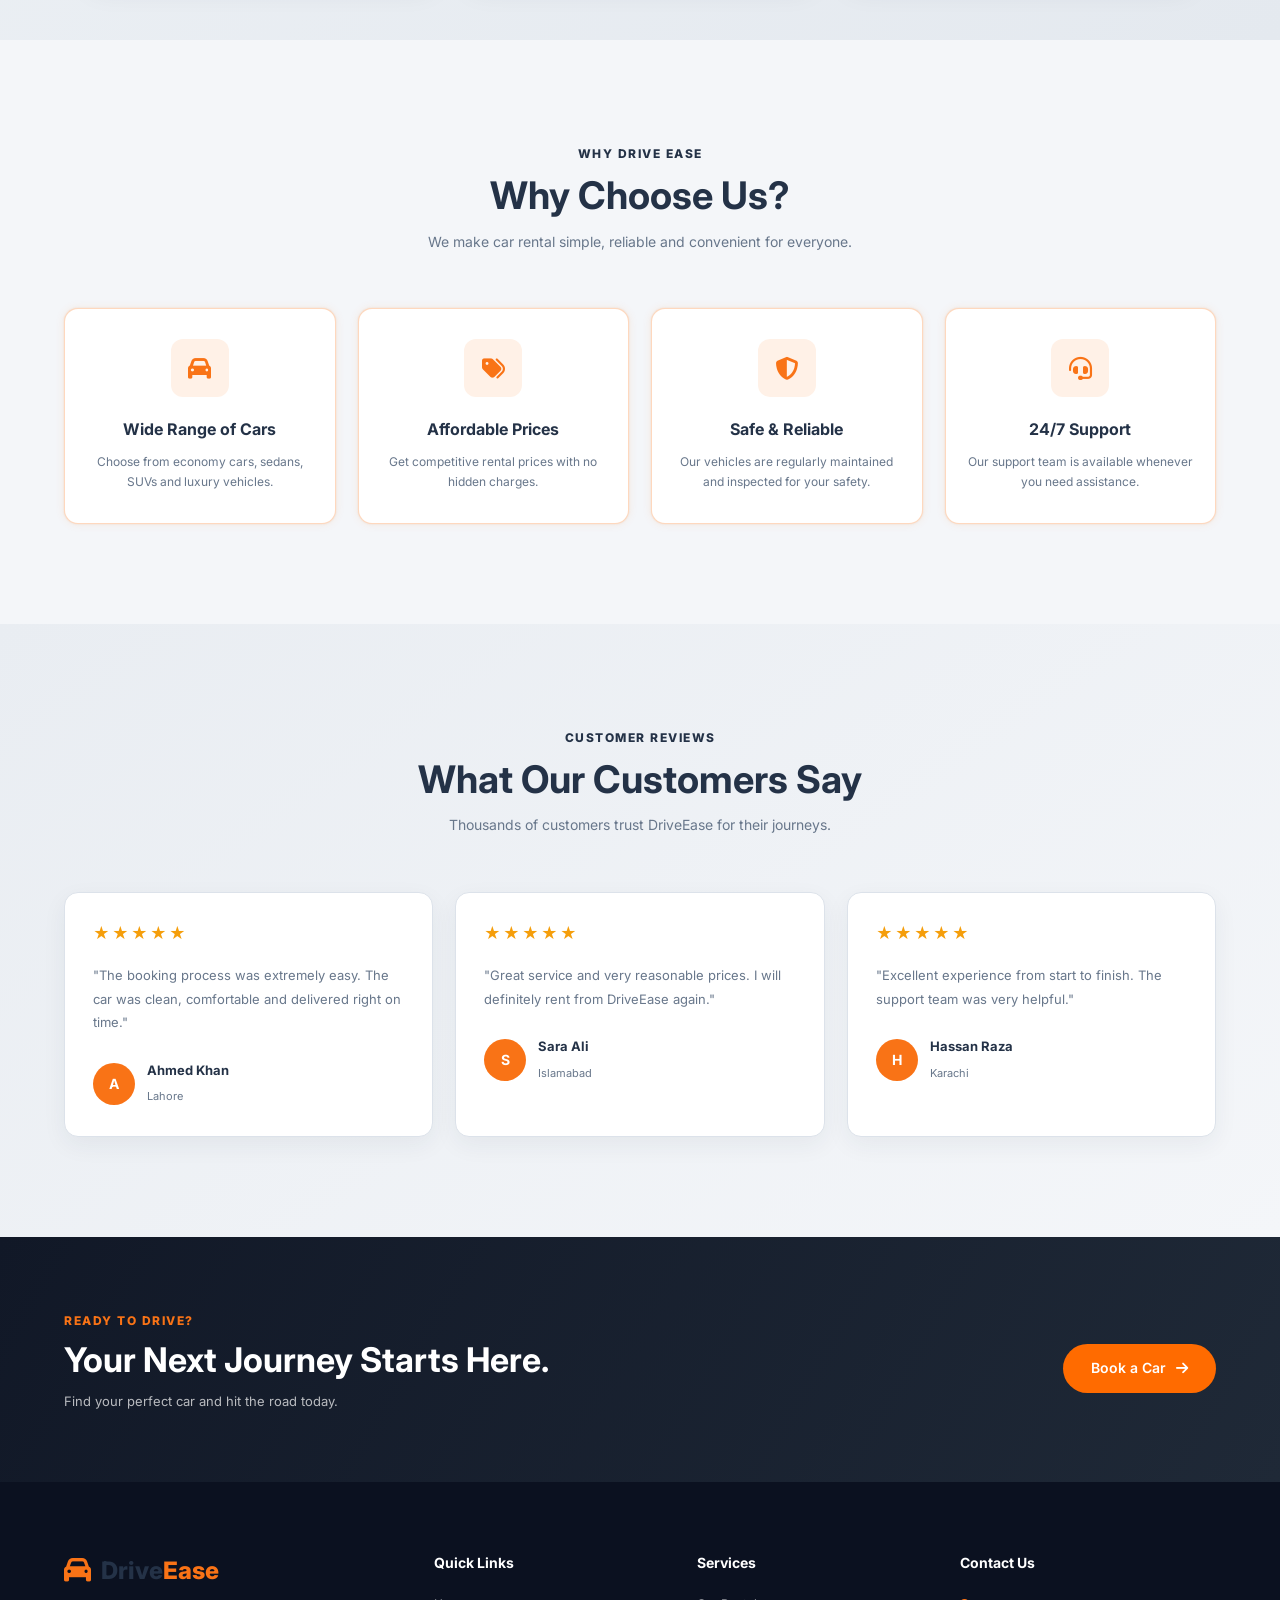
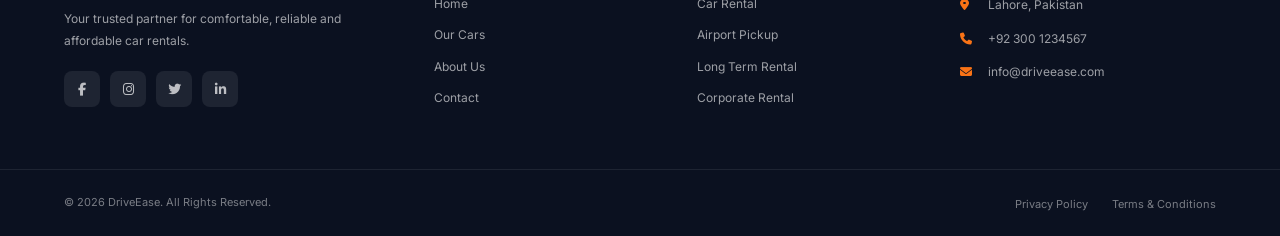
==== commit 08b32a9b: "update pages" ====
--- a/index.html
+++ b/index.html
@@ -514,94 +514,7 @@
     </section>
 
 
-    <!-- ================= HOW IT WORKS ================= -->
-    <section class="how-it-works">
-
-        <div class="container">
-
-            <div class="section-heading centered">
-
-                <span class="section-label">
-                    SIMPLE PROCESS
-                </span>
-
-                <h2>How It Works</h2>
-
-                <p>
-                    Renting your car is quick and easy.
-                </p>
-
-            </div>
-
-
-            <div class="steps">
-
-                <div class="step">
-
-                    <div class="step-number">
-                        01
-                    </div>
-
-                    <div class="step-icon">
-                        <i class="fa-solid fa-magnifying-glass"></i>
-                    </div>
-
-                    <h3>Choose a Car</h3>
-
-                    <p>
-                        Browse our collection and select
-                        the car that fits your needs.
-                    </p>
-
-                </div>
-
-
-                <div class="step">
-
-                    <div class="step-number">
-                        02
-                    </div>
-
-                    <div class="step-icon">
-                        <i class="fa-solid fa-calendar-check"></i>
-                    </div>
-
-                    <h3>Book Your Ride</h3>
-
-                    <p>
-                        Select your dates and complete
-                        the simple booking form.
-                    </p>
-
-                </div>
-
-
-                <div class="step">
-
-                    <div class="step-number">
-                        03
-                    </div>
-
-                    <div class="step-icon">
-                        <i class="fa-solid fa-key"></i>
-                    </div>
-
-                    <h3>Pick Up & Drive</h3>
-
-                    <p>
-                        Pick up your vehicle and enjoy
-                        your journey.
-                    </p>
-
-                </div>
-
-            </div>
-
-        </div>
-
-    </section>
-
-
+   
     <!-- ================= REVIEWS ================= -->
     <section class="reviews-section">
 
--- a/css/style.css
+++ b/css/style.css
@@ -248,6 +248,9 @@
 
     z-index: 1;
 }
+
+/*--section background---*/
+
 
 
 /* Dark overlay */
@@ -1939,4 +1942,747 @@
         margin-right: 8px;
     }
 
-}+}
+
+
+
+
+
+body {
+    font-family: 'Inter', sans-serif;
+    background: #ffffff;
+    color: #111827;
+}
+
+.featured-section {
+    max-width: 1450px;
+    margin: 0 auto;
+    padding: 40px 25px 60px;
+}
+
+.section-title {
+    font-size: 32px;
+    font-weight: 800;
+    margin-bottom: 30px;
+    letter-spacing: -1px;
+}
+
+.cars-grid {
+    display: grid;
+    grid-template-columns: repeat(3, minmax(0, 1fr));
+    gap: 30px;
+}
+
+.car-card {
+    background: #fff9f2;
+    border: 1px solid #e4e4e7;
+    border-radius: 17px;
+    overflow: hidden;
+    box-shadow: 0 7px 22px rgba(0, 0, 0, 0.06);
+    transition: 0.3s ease;
+}
+
+.car-card:hover {
+    transform: translateY(-5px);
+    box-shadow: 0 12px 28px rgba(0, 0, 0, 0.10);
+}
+
+.car-image {
+    width: 100%;
+    height: 285px;
+    position: relative;
+    overflow: hidden;
+    background: #f0f0f0;
+}
+
+.car-image img {
+    width: 100%;
+    height: 100%;
+    object-fit: cover;
+    display: block;
+    transition: transform 0.4s ease;
+}
+
+.car-card:hover .car-image img {
+    transform: scale(1.04);
+}
+
+.available {
+    position: absolute;
+    top: 19px;
+    left: 18px;
+    background: #d9ffec;
+    color: #078545;
+    font-size: 12px;
+    font-weight: 700;
+    padding: 11px 14px;
+    border-radius: 9px;
+}
+
+.car-details {
+    padding: 27px 25px 24px;
+}
+
+.car-title-row {
+    display: flex;
+    align-items: center;
+    justify-content: space-between;
+    gap: 10px;
+}
+
+.car-title {
+    font-size: 20px;
+    font-weight: 700;
+}
+
+.rating {
+    white-space: nowrap;
+    font-size: 14px;
+    font-weight: 700;
+}
+
+.rating i {
+    color: #ff9800;
+    margin-right: 5px;
+}
+
+.car-type {
+    color: #64748b;
+    font-size: 14px;
+    margin-top: 11px;
+}
+
+.car-features {
+    display: flex;
+    flex-wrap: wrap;
+    align-items: center;
+    gap: 15px;
+    margin: 27px 0 24px;
+    color: #64748b;
+    font-size: 12px;
+}
+
+.car-features span {
+    display: flex;
+    align-items: center;
+    gap: 6px;
+    white-space: nowrap;
+}
+
+.car-features i {
+    color: #ff681f;
+    font-size: 14px;
+}
+
+.car-footer {
+    border-top: 1px solid #e4e4e7;
+    padding-top: 25px;
+    display: flex;
+    justify-content: space-between;
+    align-items: center;
+    gap: 12px;
+}
+
+.price {
+    font-size: 21px;
+    font-weight: 800;
+    white-space: nowrap;
+}
+
+.price small {
+    font-size: 13px;
+    font-weight: 400;
+    color: #64748b;
+}
+
+.rent-btn {
+    text-decoration: none;
+    color: #ff681f;
+    font-size: 13px;
+    font-weight: 800;
+    white-space: nowrap;
+    transition: 0.2s;
+}
+
+.rent-btn:hover {
+    color: #d9480f;
+}
+
+/* Tablet */
+@media (max-width: 1050px) {
+    .cars-grid {
+        grid-template-columns: repeat(2, minmax(0, 1fr));
+        gap: 22px;
+    }
+
+    .car-image {
+        height: 240px;
+    }
+}
+
+/* Mobile */
+@media (max-width: 600px) {
+    .featured-section {
+        padding: 28px 15px 40px;
+    }
+
+    .section-title {
+        font-size: 27px;
+        margin-bottom: 22px;
+    }
+
+    .cars-grid {
+        grid-template-columns: 1fr;
+        gap: 22px;
+    }
+
+    .car-image {
+        height: 235px;
+    }
+
+    .car-details {
+        padding: 22px 18px;
+    }
+
+    .car-title {
+        font-size: 18px;
+    }
+}
+
+/*------about-----*/
+*{font-family:'Inter',sans-serif}
+:root{--orange:#FF6B00;--dark:#16263D;--gray:#5B6B7F;--light:#F8F9FB}
+body{background:#fff;color:var(--dark)}
+
+/* --- ABOUT US --- */
+/* ABOUT SECTION BACKGROUND IMAGE */
+.about-section {
+    position: relative;
+    isolation: isolate;
+    overflow: hidden;
+}
+
+/* Background image */
+.section-background {
+    position: absolute;
+    inset: 0;
+    z-index: -1;
+
+    background-image:
+        linear-gradient(
+            90deg,
+            rgba(255, 255, 255, 0.97) 0%,
+            rgba(255, 255, 255, 0.90) 45%,
+            rgba(255, 255, 255, 0.35) 100%
+        ),
+        url("../img/honda\ civic.jpg");
+
+    background-size: cover;
+    background-position: center;
+    background-repeat: no-repeat;
+}
+
+.about-section{padding:80px 5%;
+    display:flex;gap:60px;align-items:center;max-width:1300px;margin:auto;position:relative;overflow:hidden;background:#fff}
+.about-section::before{content:'';position:absolute;top:-80px;left:-80px;width:180px;height:180px;background:#FFF2E6;border-radius:50%}
+.about-content{flex:1}
+.small-title{color:var(--orange);font-size:12px;font-weight:700;letter-spacing:2px;display:flex;align-items:center;gap:10px;margin-bottom:18px}
+.small-title::before{content:'';width:28px;height:2px;background:var(--orange)}
+.main-heading{font-size:42px;font-weight:800;line-height:1.2;margin-bottom:20px}
+.main-heading span{color:var(--orange)}
+.para{color:var(--gray);font-size:15px;line-height:1.7;margin-bottom:16px;max-width:500px}
+.btn{display:inline-flex;align-items:center;gap:10px;background:var(--orange);color:#fff;padding:13px 28px;border-radius:30px;text-decoration:none;font-weight:600;font-size:14px;margin-top:18px;transition:0.3s}
+.btn:hover{background:#e65f00;transform:translateY(-2px)}
+
+.about-image{flex:1;position:relative}
+.about-image img{width:100%;border-radius:16px;display:block}
+.about-image::after{content:'';position:absolute;bottom:-14px;right:-14px;width:60px;height:60px;border-right:3px solid var(--orange);border-bottom:3px solid var(--orange);border-radius:0 0 16px 0}
+
+/* --- WHY CHOOSE US --- */
+.why-section{padding:70px 5%;background:var(--light);text-align:center}
+.why-section .small-title{justify-content:center}
+.why-heading{font-size:36px;font-weight:800;margin-bottom:8px}
+.why-sub{color:var(--gray);font-size:14px;margin-bottom:45px}
+.cards{display:grid;grid-template-columns:repeat(4,1fr);gap:22px;max-width:1300px;margin:auto;text-align:left}
+.card{background:#fff;padding:26px;border-radius:12px;box-shadow:0 4px 20px rgba(0,0,0,0.05);transition:0.3s}
+.card:hover{transform:translateY(-5px)}
+.icon-box{width:52px;height:52px;background:#FFF2E6;border-radius:50%;display:flex;align-items:center;justify-content:center;margin-bottom:16px;color:var(--orange);font-size:22px}
+.card h3{font-size:15px;font-weight:700;margin-bottom:10px}
+.card p{color:var(--gray);font-size:13px;line-height:1.6}
+
+/* --- OUR JOURNEY --- */
+.journey{padding:60px 5%;background:linear-gradient(rgba(16,30,52,0.88),rgba(16,30,52,0.88)), url('https://images.unsplash.com/photo-1514924013411-cbf25faa35bb?q=80&w=1000') center/cover;display:flex;gap:40px;align-items:center;color:#fff}
+.journey-left{flex:1.2;max-width:380px}
+.journey-left .small-title{color:var(--orange)}
+.journey-left h2{font-size:32px;font-weight:800;line-height:1.2;margin-bottom:14px}
+.journey-left h2 span{color:var(--orange)}
+.journey-left p{color:#C2CAD3;font-size:13px;line-height:1.7}
+.journey-stats{flex:2;display:flex;border-left:1px solid rgba(255,255,255,0.2);padding-left:20px}
+.stat{flex:1;text-align:center;padding:10px 15px;border-right:1px solid rgba(255,255,255,0.15)}
+.stat:last-child{border:none}
+.stat .icon{font-size:26px;margin-bottom:8px}
+.stat h3{color:var(--orange);font-size:28px;font-weight:800;margin-bottom:4px}
+.stat p{font-size:12px;color:#C2CAD3}
+
+/* Responsive */
+@media(max-width:900px){
+.about-section{flex-direction:column;padding:40px 5%}
+.main-heading{font-size:30px}
+.cards{grid-template-columns:repeat(2,1fr)}
+.journey{flex-direction:column;align-items:flex-start}
+.journey-stats{border-left:none;padding-left:0;width:100%;display:grid;grid-template-columns:repeat(2,1fr);gap:15px;border-top:1px solid rgba(255,255,255,0.2);padding-top:20px;margin-top:10px}
+.stat{border-right:none;border-bottom:1px solid rgba(255,255,255,0.15)}
+}
+@media(max-width:500px){
+.cards{grid-template-columns:1fr}
+.why-heading{font-size:26px}
+}
+
+/* ==============================
+   CONTACT PAGE
+============================== */
+body {
+            margin: 0;
+            font-family: Arial, sans-serif;
+            background: #f5f6fa;
+            color: #172033;
+        }
+
+        .contact-section {
+            padding: 70px 20px;
+        }
+
+        .contact-container {
+            max-width: 1100px;
+            margin: auto;
+            display: grid;
+            grid-template-columns: 0.85fr 1.15fr;
+            background: white;
+            border-radius: 22px;
+            overflow: hidden;
+            box-shadow: 0 15px 50px rgba(23, 32, 51, 0.09);
+        }
+
+        .contact-info {
+            background: #172033;
+            color: white;
+            padding: 55px 40px;
+        }
+
+        .contact-tag {
+            display: inline-block;
+            color: #ff7629;
+            background: rgba(255, 118, 41, 0.12);
+            padding: 9px 15px;
+            border-radius: 30px;
+            font-size: 13px;
+            font-weight: bold;
+            margin-bottom: 20px;
+        }
+
+        .contact-info h1 {
+            font-size: 38px;
+            line-height: 1.2;
+            margin: 0 0 18px;
+        }
+
+        .contact-info > p {
+            color: #c4cad5;
+            line-height: 1.8;
+            margin-bottom: 38px;
+        }
+
+        .info-item {
+            display: flex;
+            gap: 15px;
+            margin-bottom: 28px;
+            align-items: flex-start;
+        }
+
+        .info-icon {
+            width: 45px;
+            height: 45px;
+            flex-shrink: 0;
+            display: flex;
+            align-items: center;
+            justify-content: center;
+            border-radius: 12px;
+            background: rgba(255, 118, 41, 0.15);
+            color: #ff7629;
+            font-size: 21px;
+        }
+
+        .info-item h3 {
+            font-size: 15px;
+            margin: 2px 0 8px;
+        }
+
+        .info-item p {
+            color: #c4cad5;
+            font-size: 14px;
+            line-height: 1.6;
+            margin: 0;
+        }
+
+        .contact-form-area {
+            padding: 55px 45px;
+        }
+
+        .contact-form-area h2 {
+            font-size: 29px;
+            margin: 0 0 10px;
+        }
+
+        .form-description {
+            color: #747b8a;
+            font-size: 14px;
+            line-height: 1.7;
+            margin-bottom: 30px;
+        }
+
+        .form-row {
+            display: grid;
+            grid-template-columns: 1fr 1fr;
+            gap: 18px;
+        }
+
+        .form-group {
+            margin-bottom: 20px;
+        }
+
+        .form-group label {
+            display: block;
+            font-size: 13px;
+            font-weight: bold;
+            margin-bottom: 9px;
+        }
+
+        .form-group input,
+        .form-group select,
+        .form-group textarea {
+            width: 100%;
+            padding: 14px 15px;
+            border: 1px solid #e1e4eb;
+            border-radius: 9px;
+            font-family: inherit;
+            font-size: 14px;
+            background: #fafbfc;
+            outline: none;
+            transition: 0.3s;
+        }
+
+        .form-group input:focus,
+        .form-group select:focus,
+        .form-group textarea:focus {
+            border-color: #ff7629;
+            background: white;
+            box-shadow: 0 0 0 3px rgba(255, 118, 41, 0.1);
+        }
+
+        .form-group textarea {
+            min-height: 130px;
+            resize: vertical;
+        }
+
+        .submit-btn {
+            width: 100%;
+            padding: 16px;
+            border: none;
+            border-radius: 9px;
+            background: #ff681f;
+            color: white;
+            font-size: 15px;
+            font-weight: bold;
+            cursor: pointer;
+            transition: 0.3s;
+        }
+
+        .submit-btn:hover {
+            background: #e95710;
+            transform: translateY(-2px);
+        }
+
+        .form-note {
+            color: #8b91a0;
+            font-size: 12px;
+            text-align: center;
+            margin-top: 16px;
+        }
+
+        @media (max-width: 768px) {
+            .contact-section {
+                padding: 35px 15px;
+            }
+
+            .contact-container {
+                grid-template-columns: 1fr;
+            }
+
+            .contact-info,
+            .contact-form-area {
+                padding: 35px 25px;
+            }
+
+            .contact-info h1 {
+                font-size: 32px;
+            }
+        }
+
+        @media (max-width: 480px) {
+            .form-row {
+                grid-template-columns: 1fr;
+                gap: 0;
+            }
+        }
+
+/* =========================================================
+   DRIVE EASE - LIGHT GREY, NAVY & ORANGE THEME OVERRIDES
+   ========================================================= */
+
+:root {
+    --dark: #243247;
+    --dark-2: #34445a;
+    --text: #344256;
+    --text-light: #68778b;
+    --white: #ffffff;
+    --light: #f4f6f9;
+    --light-2: #e9edf2;
+    --border: #dce2ea;
+    --primary-light: #fff1e7;
+    --shadow-sm: 0 8px 24px rgba(35, 48, 67, 0.07);
+    --shadow: 0 12px 32px rgba(35, 48, 67, 0.10);
+    --shadow-lg: 0 20px 45px rgba(35, 48, 67, 0.14);
+}
+
+/* Soft grey page background */
+html,
+body {
+    background: #edf1f5;
+    color: #263449;
+}
+
+/* Navigation with clear contrast */
+.header {
+    background: rgba(247, 249, 252, 0.97);
+    box-shadow: 0 4px 18px rgba(35, 48, 67, 0.08);
+}
+
+.logo {
+    color: #243247;
+}
+
+.nav-menu a {
+    color: #344256;
+}
+
+.nav-menu a:hover,
+.nav-menu a.active {
+    color: #f97316;
+}
+
+.login-btn {
+    border-color: rgba(249, 115, 22, 0.65);
+    color: #243247;
+}
+
+.menu-btn {
+    background: #fff1e7;
+    color: #ea580c;
+}
+
+/* Featured cars and process section */
+.featured-section,
+.how-it-works {
+    background: linear-gradient(135deg, #edf1f5 0%, #e4e9ef 100%);
+}
+
+.car-card {
+    background: #ffffff;
+    border-color: #dce2ea;
+    box-shadow: 0 10px 28px rgba(35, 48, 67, 0.08);
+}
+
+.car-card:hover {
+    border-color: rgba(249, 115, 22, 0.55);
+    box-shadow: 0 18px 40px rgba(35, 48, 67, 0.13);
+}
+
+.car-content,
+.car-title h3,
+.rating {
+    color: #243247;
+}
+
+.car-title p,
+.car-specs,
+.car-specs span,
+.price-row span {
+    color: #68778b;
+}
+
+.car-specs i,
+.car-specs .fa,
+.price-row .price {
+    color: #f97316;
+}
+
+.car-card hr,
+.car-content hr {
+    border-color: #e1e6ed;
+}
+
+/* Section headings and labels */
+.section-heading h2,
+.section-heading h3,
+.section-label,
+.step h3 {
+    color: #243247;
+}
+
+.section-heading p,
+.step p {
+    color: #68778b;
+}
+
+/* Other content sections */
+.why-us {
+    background: #f4f6f9;
+}
+
+.feature-card,
+.review-card {
+    background: #ffffff;
+    border-color: #dce2ea;
+    color: #344256;
+    box-shadow: 0 8px 24px rgba(35, 48, 67, 0.06);
+}
+
+.feature-card h3,
+.review-card h3,
+.customer h4 {
+    color: #243247;
+}
+
+.feature-card p,
+.review-card > p,
+.customer span {
+    color: #68778b;
+}
+
+.reviews-section {
+    background: linear-gradient(145deg, #e9edf2, #f4f6f9);
+}
+
+.step-number {
+    color: rgba(249, 115, 22, 0.20);
+}
+
+/* Booking form and inputs */
+.booking-section {
+    background: #edf1f5;
+    color: #263449;
+}
+
+.booking-box,
+.booking-form input,
+.booking-form select {
+    background: #ffffff;
+    color: #263449;
+    border-color: #dce2ea;
+}
+
+.booking-form input::placeholder {
+    color: #8490a0;
+}
+
+/* Links and interactive controls */
+button,
+.btn,
+.rent-btn,
+.cta-btn {
+    transition: all 0.25s ease;
+}
+
+a:focus-visible,
+button:focus-visible {
+    outline: 2px solid #f97316;
+    outline-offset: 3px;
+}
+
+/* Contact section */
+.contact-section {
+    background: #edf1f5;
+    color: #263449;
+}
+
+.contact-container {
+    background: #ffffff;
+    box-shadow: 0 15px 50px rgba(35, 48, 67, 0.10);
+}
+
+.contact-info {
+    background: #34445a;
+    color: #ffffff;
+}
+
+.contact-form-area {
+    background: #ffffff;
+    color: #243247;
+}
+
+.contact-form-area h2,
+.form-group label {
+    color: #243247;
+}
+
+.contact-info h1 {
+    color: #ffffff;
+}
+
+.form-group input,
+.form-group select,
+.form-group textarea {
+    background: #f8fafc;
+    color: #263449;
+    border-color: #dce2ea;
+}
+
+.form-group input::placeholder,
+.form-group textarea::placeholder {
+    color: #8490a0;
+}
+
+/* Keep mobile navigation readable */
+@media (max-width: 768px) {
+    .header {
+        background: #f7f9fc;
+    }
+
+    .menu-btn {
+        border: 1px solid #dce2ea;
+    }
+
+    .nav-menu {
+        background: #ffffff;
+    }
+
+    .nav-menu a {
+        color: #344256;
+    }
+}
+
+/* Why Choose Us cards: subtle orange glow around the edges */
+.why-us .feature-card,
+.why-section .card {
+    border: 1px solid rgba(249, 115, 22, 0.28);
+    box-shadow: 0 0 10px rgba(249, 115, 22, 0.10),
+                0 0 2px rgba(249, 115, 22, 0.18);
+    transition: transform 0.3s ease, box-shadow 0.3s ease, border-color 0.3s ease;
+}
+
+.why-us .feature-card:hover,
+.why-section .card:hover {
+    border-color: rgba(249, 115, 22, 0.48);
+    box-shadow: 0 0 16px rgba(249, 115, 22, 0.18),
+                0 8px 24px rgba(249, 115, 22, 0.10);
+}
